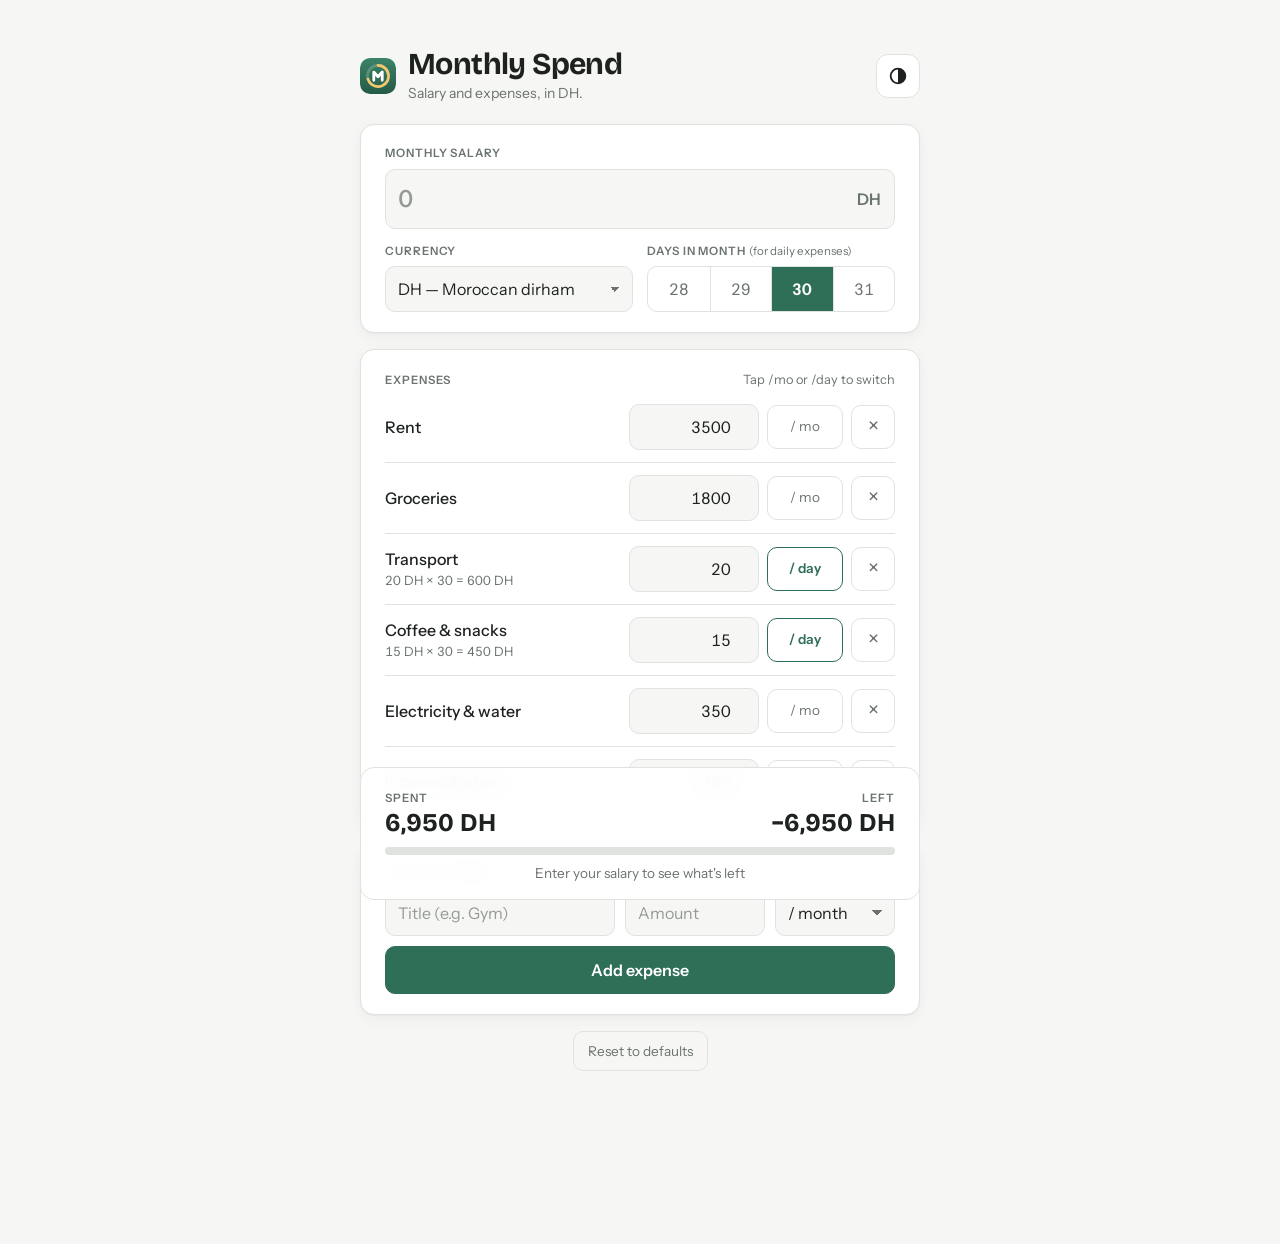
==== index.html @ bf5571be "Make Monthly Spend a mobile-friendly, installable PWA - Split into index.html, styles.css, app.js; f" ====
<!doctype html>
<html lang="en">
<head>
  <meta charset="utf-8">
  <meta name="viewport" content="width=device-width, initial-scale=1, viewport-fit=cover">
  <title>Monthly Spend</title>
  <meta name="description" content="Track your salary and monthly expenses, offline, on your phone.">
  <meta name="theme-color" content="#f6f7f5" id="themeColor">
  <meta name="mobile-web-app-capable" content="yes">
  <meta name="apple-mobile-web-app-capable" content="yes">
  <meta name="apple-mobile-web-app-title" content="Spend">
  <meta name="apple-mobile-web-app-status-bar-style" content="default">
  <link rel="manifest" href="manifest.webmanifest">
  <link rel="icon" href="icons/logo.svg" type="image/svg+xml">
  <link rel="icon" href="icons/favicon-32.png" sizes="32x32" type="image/png">
  <link rel="apple-touch-icon" href="icons/apple-touch-icon.png">
  <link rel="preconnect" href="https://fonts.googleapis.com">
  <link rel="preconnect" href="https://fonts.gstatic.com" crossorigin>
  <link rel="stylesheet" href="https://fonts.googleapis.com/css2?family=Bricolage+Grotesque:opsz,wght@12..96,500;12..96,700&family=Instrument+Sans:wght@400;500;600&display=swap">
  <link rel="stylesheet" href="styles.css">
  <script>
    // Apply the saved theme before first paint to avoid a flash
    try { const t = localStorage.getItem("monthly-spend-theme"); if (t === "light" || t === "dark") document.documentElement.dataset.theme = t; } catch (e) {}
  </script>
</head>
<body>
<main>
  <header class="top">
    <div class="brand">
      <img src="icons/logo.svg" alt="" width="36" height="36">
      <div>
        <h1>Monthly Spend</h1>
        <p class="sub" id="subtitle">Enter your salary and expenses.</p>
      </div>
    </div>
    <div class="tools">
      <button type="button" class="icon-btn install" id="install" hidden aria-label="Install app">
        <svg viewBox="0 0 24 24" aria-hidden="true"><path d="M12 3v12m0 0-5-5m5 5 5-5M5 21h14"/></svg>
      </button>
      <button type="button" class="icon-btn" id="theme" aria-label="Theme: system">
        <svg viewBox="0 0 24 24" aria-hidden="true" class="ic-auto"><circle cx="12" cy="12" r="8"/><path d="M12 4a8 8 0 0 1 0 16z" class="fill"/></svg>
        <svg viewBox="0 0 24 24" aria-hidden="true" class="ic-light"><circle cx="12" cy="12" r="4"/><path d="M12 2v2m0 16v2M4.9 4.9l1.4 1.4m11.4 11.4 1.4 1.4M2 12h2m16 0h2M4.9 19.1l1.4-1.4M17.7 6.3l1.4-1.4"/></svg>
        <svg viewBox="0 0 24 24" aria-hidden="true" class="ic-dark"><path d="M20 14.5A8 8 0 1 1 9.5 4a6.5 6.5 0 0 0 10.5 10.5z"/></svg>
      </button>
    </div>
  </header>

  <section class="card settings">
    <div class="field salary">
      <label class="cap" for="salary">Monthly salary</label>
      <div class="money">
        <input id="salary" type="number" min="0" step="any" inputmode="decimal" placeholder="0" autocomplete="off">
        <span class="unit" id="salaryUnit">DH</span>
      </div>
    </div>

    <div class="field">
      <label class="cap" for="currencySel">Currency</label>
      <div class="currency">
        <select id="currencySel">
          <option value="DH">DH — Moroccan dirham</option>
          <option value="$">$ — US dollar</option>
          <option value="€">€ — Euro</option>
          <option value="£">£ — British pound</option>
          <option value="CA$">CA$ — Canadian dollar</option>
          <option value="CHF">CHF — Swiss franc</option>
          <option value="¥">¥ — Yen / Yuan</option>
          <option value="₹">₹ — Indian rupee</option>
          <option value="SAR">SAR — Saudi riyal</option>
          <option value="AED">AED — UAE dirham</option>
          <option value="TND">TND — Tunisian dinar</option>
          <option value="DZD">DZD — Algerian dinar</option>
          <option value="other">Other — type your own…</option>
        </select>
        <input id="currencyOther" type="text" maxlength="6" placeholder="e.g. EGP" aria-label="Custom currency" autocomplete="off" hidden>
      </div>
    </div>

    <div class="field">
      <span class="cap" id="daysLabel">Days in month <span class="muted">(for daily expenses)</span></span>
      <div class="days" role="group" aria-labelledby="daysLabel" id="days">
        <button type="button" data-days="28">28</button>
        <button type="button" data-days="29">29</button>
        <button type="button" data-days="30">30</button>
        <button type="button" data-days="31">31</button>
      </div>
    </div>
  </section>

  <section class="card">
    <div class="card-head">
      <h2 class="cap">Expenses</h2>
      <span class="muted small">Tap /mo or /day to switch</span>
    </div>
    <div class="list" id="list"></div>
    <p class="empty muted" id="empty" hidden>No expenses yet. Add one below.</p>
  </section>

  <form class="card add" id="addForm" novalidate>
    <h2 class="cap">Add an expense</h2>
    <input id="newTitle" type="text" placeholder="Title (e.g. Gym)" maxlength="40" autocomplete="off" enterkeyhint="next">
    <input id="newAmt" type="number" min="0" step="any" inputmode="decimal" placeholder="Amount" enterkeyhint="done">
    <select id="newFreq" aria-label="Frequency"><option value="month">/ month</option><option value="day">/ day</option></select>
    <button type="submit" class="primary">Add expense</button>
    <p class="msg" id="msg" role="alert"></p>
  </form>

  <button class="reset" id="reset" type="button">Reset to defaults</button>

  <section class="summary" aria-live="polite">
    <div class="figures">
      <div class="fig"><span class="cap">Spent</span><b id="spent">0</b></div>
      <div class="fig" id="leftBox"><span class="cap">Left</span><b id="left">0</b></div>
    </div>
    <div class="bar" id="bar"><span id="fill"></span></div>
    <p class="pct" id="pct">0% of salary spent</p>
  </section>
</main>

<div class="toast" id="toast" hidden><span id="toastMsg"></span><button type="button" id="undo">Undo</button></div>

<script src="app.js"></script>
</body>
</html>
---- styles.css ----
/* Layout: one centered column of cards — header, settings, expense list, add form —
   with the spent/left summary pinned to the bottom of the screen. Mobile first. */
:root {
  --bg: #f6f7f5;
  --surface: #ffffff;
  --fg: #1d221f;
  --muted: #6b736e;
  --line: #dfe3e0;
  --accent: #2f6f57;
  --on-accent: #ffffff;
  --gold: #c99a2e;
  --warn: #b5482f;
  --shadow: 0 1px 2px rgb(0 0 0 / .04), 0 4px 16px rgb(0 0 0 / .04);
  --display: "Bricolage Grotesque", "Segoe UI", system-ui, sans-serif;
  --body: "Instrument Sans", "Segoe UI", system-ui, sans-serif;
  --radius: 14px;
  color-scheme: light;
}
@media (prefers-color-scheme: dark) {
  :root:not([data-theme="light"]) {
    --bg: #121614; --surface: #1b201d; --fg: #e8ece9; --muted: #98a19c;
    --line: #2d3430; --accent: #6fbf9c; --on-accent: #0f1311; --gold: #f2c66d; --warn: #e88a72;
    --shadow: none; color-scheme: dark;
  }
}
:root[data-theme="dark"] {
  --bg: #121614; --surface: #1b201d; --fg: #e8ece9; --muted: #98a19c;
  --line: #2d3430; --accent: #6fbf9c; --on-accent: #0f1311; --gold: #f2c66d; --warn: #e88a72;
  --shadow: none; color-scheme: dark;
}

*, *::before, *::after { box-sizing: border-box; }
[hidden] { display: none !important; }
html { -webkit-text-size-adjust: 100%; }
body {
  margin: 0;
  background: var(--bg); color: var(--fg);
  font-family: var(--body); font-size: 16px; line-height: 1.5;
  -webkit-tap-highlight-color: transparent;
  padding: max(16px, env(safe-area-inset-top)) max(16px, env(safe-area-inset-right)) 0 max(16px, env(safe-area-inset-left));
}
main { width: 100%; max-width: 560px; margin: 0 auto; display: flex; flex-direction: column; gap: 16px; }

h1 { font-family: var(--display); font-weight: 700; font-size: 1.5rem; line-height: 1.1; margin: 0; letter-spacing: -0.02em; }
h2 { margin: 0; }
.sub { color: var(--muted); margin: 2px 0 0; font-size: .875rem; }
.muted { color: var(--muted); }
.small { font-size: .8rem; }
.cap { font-size: .72rem; text-transform: uppercase; letter-spacing: .08em; color: var(--muted); font-weight: 600; }
.cap .muted { text-transform: none; letter-spacing: 0; font-weight: 400; }

/* Header */
.top { display: flex; align-items: center; justify-content: space-between; gap: 12px; padding: 8px 0 4px; }
.brand { display: flex; align-items: center; gap: 12px; min-width: 0; }
.brand img { flex: none; border-radius: 10px; }
.tools { display: flex; gap: 8px; flex: none; }
.icon-btn { width: 44px; height: 44px; display: grid; place-items: center; border-radius: 12px; background: var(--surface); }
.icon-btn svg { width: 22px; height: 22px; fill: none; stroke: currentColor; stroke-width: 2; stroke-linecap: round; stroke-linejoin: round; }
.icon-btn svg .fill { fill: currentColor; stroke: none; }
.icon-btn svg.ic-dark { fill: currentColor; stroke: none; }
#theme svg { display: none; }
#theme[data-mode="auto"] .ic-auto, #theme[data-mode="light"] .ic-light, #theme[data-mode="dark"] .ic-dark { display: block; }
.install { color: var(--accent); border-color: var(--accent); }

/* Cards */
.card {
  background: var(--surface); border: 1px solid var(--line); border-radius: var(--radius);
  box-shadow: var(--shadow); padding: 16px; display: flex; flex-direction: column; gap: 14px;
}
.card-head { display: flex; align-items: baseline; justify-content: space-between; gap: 8px; flex-wrap: wrap; }
.field { display: flex; flex-direction: column; gap: 6px; }

/* Controls (16px font keeps mobile browsers from zooming on focus) */
input, select, button { font: inherit; color: var(--fg); }
input, select {
  background: var(--bg); border: 1px solid var(--line); border-radius: 10px;
  padding: 10px 12px; width: 100%; min-height: 44px; font-size: 16px;
  font-variant-numeric: tabular-nums; min-width: 0;
}
select { appearance: none; -webkit-appearance: none; padding-right: 32px;
  background-image: linear-gradient(45deg, transparent 50%, var(--muted) 50%), linear-gradient(135deg, var(--muted) 50%, transparent 50%);
  background-position: calc(100% - 17px) 50%, calc(100% - 12px) 50%; background-size: 5px 5px; background-repeat: no-repeat; }
input::placeholder { color: var(--muted); opacity: .7; }
input:focus-visible, select:focus-visible, button:focus-visible { outline: 2px solid var(--accent); outline-offset: 2px; }
input.err { border-color: var(--warn); }
button { cursor: pointer; border-radius: 10px; border: 1px solid var(--line); background: transparent; touch-action: manipulation; }
button.primary { background: var(--accent); color: var(--on-accent); border-color: var(--accent); font-weight: 600; min-height: 48px; }
button.primary:active { filter: brightness(.95); }

.money { position: relative; }
.money input { font-family: var(--display); font-size: 1.6rem; font-weight: 500; padding-right: 72px; min-height: 56px; }
.money .unit { position: absolute; right: 14px; top: 50%; transform: translateY(-50%); color: var(--muted); font-weight: 600; pointer-events: none; max-width: 64px; overflow: hidden; text-overflow: ellipsis; white-space: nowrap; }

.currency { display: grid; grid-template-columns: 1fr; gap: 8px; }
.currency:has(#currencyOther:not([hidden])) { grid-template-columns: 1fr 120px; }

.days { display: grid; grid-template-columns: repeat(4, 1fr); border: 1px solid var(--line); border-radius: 10px; overflow: hidden; }
.days button { border: 0; border-radius: 0; min-height: 44px; color: var(--muted); font-variant-numeric: tabular-nums; }
.days button + button { border-left: 1px solid var(--line); }
.days button[aria-pressed="true"] { background: var(--accent); color: var(--on-accent); font-weight: 600; }

/* Expense rows: name on top, amount + frequency below on phones; one line on wider screens */
.list { display: flex; flex-direction: column; }
.row {
  display: grid; gap: 8px; align-items: center; padding: 12px 0;
  grid-template-columns: 1fr 76px 44px;
  grid-template-areas: "name name x" "amt freq freq";
}
.row + .row { border-top: 1px solid var(--line); }
.row:first-child { padding-top: 0; }
.row:last-child { padding-bottom: 0; }
.row .name { grid-area: name; min-width: 0; overflow-wrap: anywhere; font-weight: 500; }
.row .amt { grid-area: amt; text-align: right; }
.row .freq { grid-area: freq; }
.row .x { grid-area: x; }
.hint { display: block; font-size: .8rem; color: var(--muted); font-weight: 400; font-variant-numeric: tabular-nums; }
.tag { font-size: .68rem; color: var(--accent); margin-left: 6px; border: 1px solid currentColor; border-radius: 99px; padding: 0 6px; font-weight: 500; vertical-align: 1px; }
.freq { min-height: 44px; font-size: .85rem; color: var(--muted); }
.freq.on { color: var(--accent); border-color: var(--accent); font-weight: 600; }
.x { width: 44px; height: 44px; color: var(--muted); font-size: 1.3rem; line-height: 1; justify-self: end; }
.x:hover { color: var(--warn); border-color: var(--warn); }
.empty { margin: 0; text-align: center; }

.add { display: grid; grid-template-columns: 1fr 1fr; gap: 10px; }
.add h2, .add #newTitle, .add button, .add .msg { grid-column: 1 / -1; }
.msg { color: var(--warn); font-size: .85rem; margin: 0; }
.msg:empty { display: none; }

.reset { color: var(--muted); padding: 8px 14px; font-size: .85rem; align-self: center; min-height: 40px; }

/* Summary pinned to the bottom */
.summary {
  position: sticky; bottom: 0; z-index: 5;
  margin: 8px -16px 0; padding: 14px 16px calc(14px + env(safe-area-inset-bottom));
  background: color-mix(in srgb, var(--surface) 92%, transparent);
  -webkit-backdrop-filter: blur(12px); backdrop-filter: blur(12px);
  border-top: 1px solid var(--line);
  display: flex; flex-direction: column; gap: 8px;
}
.figures { display: flex; justify-content: space-between; gap: 16px; }
.fig { min-width: 0; }
.fig + .fig { text-align: right; }
.fig b { display: block; font-family: var(--display); font-size: 1.35rem; line-height: 1.2; font-weight: 700; font-variant-numeric: tabular-nums; overflow-wrap: anywhere; }
.neg b { color: var(--warn); }
.pos b { color: var(--accent); }
.bar { height: 8px; background: var(--line); border-radius: 99px; overflow: hidden; }
.bar span { display: block; height: 100%; background: var(--accent); width: 0; transition: width .3s, background-color .3s; }
.bar.high span { background: var(--gold); }
.bar.over span { background: var(--warn); }
.pct { margin: 0; color: var(--muted); font-size: .85rem; text-align: center; }

.toast {
  position: fixed; left: 50%; transform: translateX(-50%); z-index: 10;
  bottom: calc(130px + env(safe-area-inset-bottom));
  background: var(--fg); color: var(--bg); border-radius: 12px; padding: 6px 6px 6px 16px;
  display: flex; align-items: center; gap: 12px; max-width: calc(100% - 32px);
  box-shadow: 0 8px 24px rgb(0 0 0 / .2); font-size: .9rem;
}
.toast span { overflow: hidden; text-overflow: ellipsis; white-space: nowrap; }
.toast button { color: inherit; border-color: transparent; font-weight: 600; min-height: 40px; padding: 0 12px; flex: none; }

@media (min-width: 600px) {
  body { padding-top: 40px; }
  h1 { font-size: 1.9rem; }
  .card { padding: 20px 24px; }
  .settings { display: grid; grid-template-columns: 1fr 1fr; }
  .settings .salary { grid-column: 1 / -1; }
  .row { grid-template-columns: 1fr 130px 76px 44px; grid-template-areas: "name amt freq x"; }
  .add { grid-template-columns: 1fr 140px 120px; }
  .add #newTitle { grid-column: auto; }
  .summary { margin: 8px 0 16px; border: 1px solid var(--line); border-radius: var(--radius); padding: 16px 24px; }
  .fig b { font-size: 1.6rem; }
  .toast { bottom: 160px; }
}

@media (hover: hover) { .icon-btn:hover, .freq:hover, .reset:hover, .days button:hover:not([aria-pressed="true"]) { border-color: var(--accent); color: var(--accent); } }
@media (prefers-reduced-motion: reduce) { .bar span { transition: none; } }
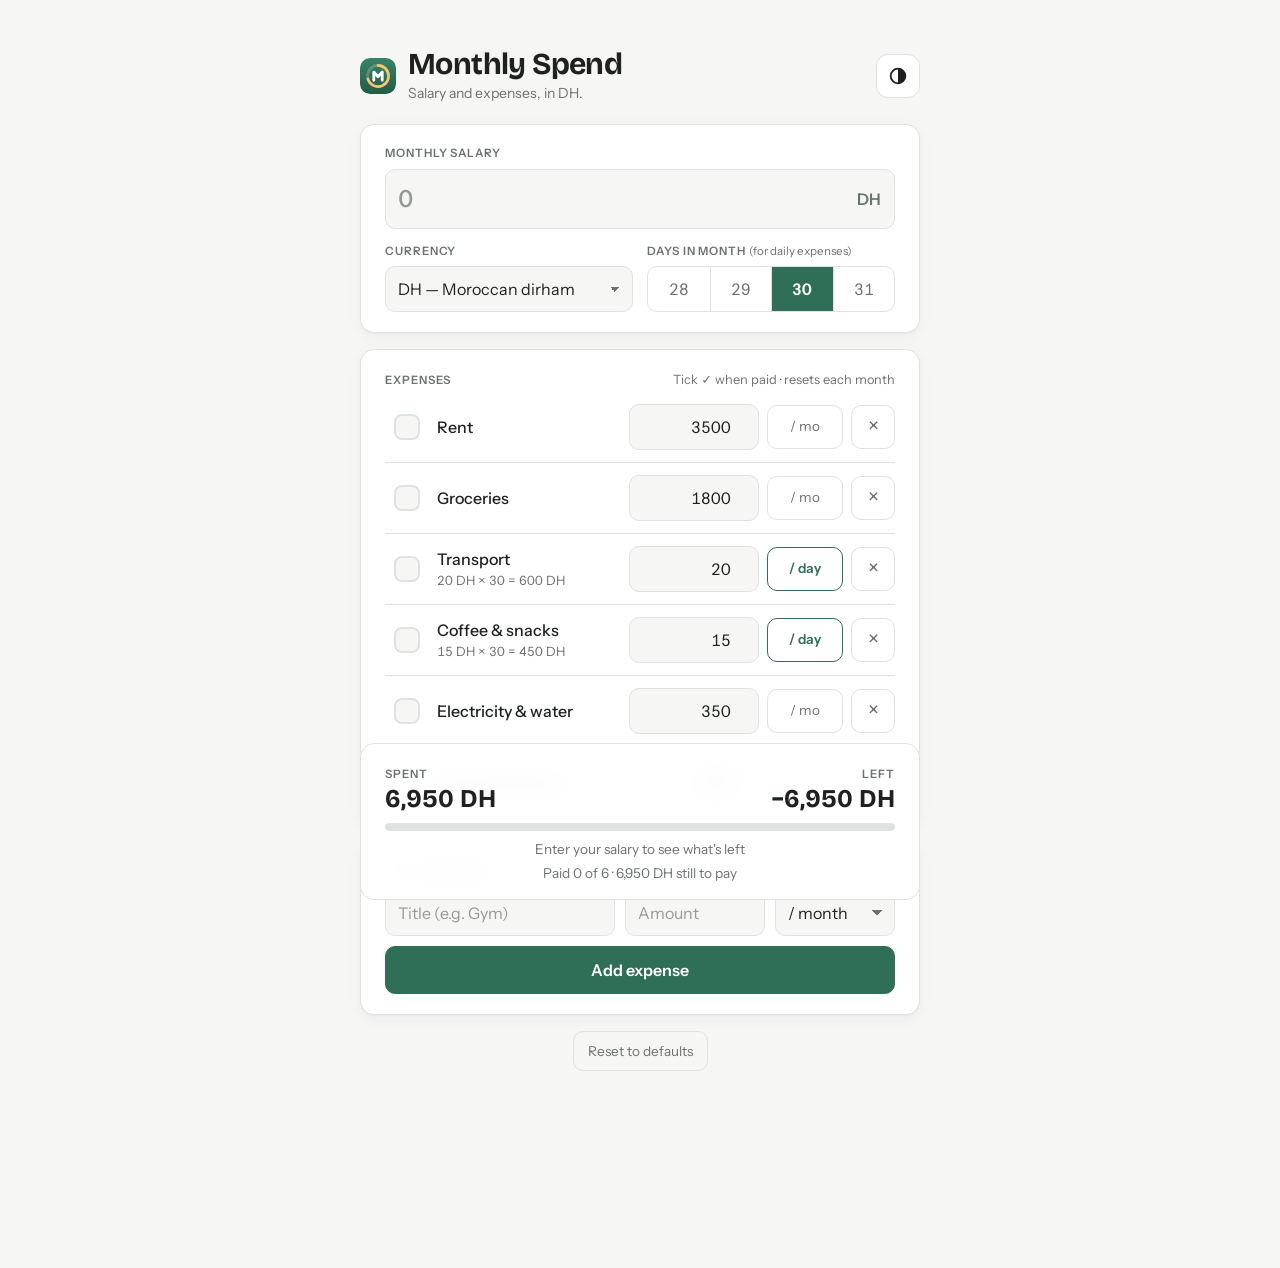
==== commit 6ef145fc: "Add paid checkbox per expense, reset every new month Each expense can be ticked as paid. The saved m" ====
--- a/index.html
+++ b/index.html
@@ -90,7 +90,7 @@
   <section class="card">
     <div class="card-head">
       <h2 class="cap">Expenses</h2>
-      <span class="muted small">Tap /mo or /day to switch</span>
+      <span class="muted small">Tick ✓ when paid · resets each month</span>
     </div>
     <div class="list" id="list"></div>
     <p class="empty muted" id="empty" hidden>No expenses yet. Add one below.</p>
@@ -114,6 +114,7 @@
     </div>
     <div class="bar" id="bar"><span id="fill"></span></div>
     <p class="pct" id="pct">0% of salary spent</p>
+    <p class="pct paid" id="paid"></p>
   </section>
 </main>
 
--- a/styles.css
+++ b/styles.css
@@ -103,8 +103,8 @@
 .list { display: flex; flex-direction: column; }
 .row {
   display: grid; gap: 8px; align-items: center; padding: 12px 0;
-  grid-template-columns: 1fr 76px 44px;
-  grid-template-areas: "name name x" "amt freq freq";
+  grid-template-columns: 44px 1fr 76px 44px;
+  grid-template-areas: "check name name x" "amt amt freq freq";
 }
 .row + .row { border-top: 1px solid var(--line); }
 .row:first-child { padding-top: 0; }
@@ -113,6 +113,17 @@
 .row .amt { grid-area: amt; text-align: right; }
 .row .freq { grid-area: freq; }
 .row .x { grid-area: x; }
+.check { grid-area: check; width: 44px; height: 44px; display: grid; place-items: center; cursor: pointer; }
+.check input {
+  appearance: none; -webkit-appearance: none; margin: 0; padding: 0; min-height: 0;
+  width: 26px; height: 26px; border: 2px solid var(--line); border-radius: 8px; background: var(--bg);
+  display: grid; place-items: center; cursor: pointer; transition: background-color .15s, border-color .15s;
+}
+.check input::after { content: ""; width: 7px; height: 13px; border: solid var(--on-accent); border-width: 0 3px 3px 0; transform: translateY(-2px) rotate(45deg) scale(0); transition: transform .15s; }
+.check input:checked { background: var(--accent); border-color: var(--accent); }
+.check input:checked::after { transform: translateY(-2px) rotate(45deg) scale(1); }
+.row.done .title { color: var(--muted); text-decoration: line-through; }
+.row.done .amt { color: var(--muted); }
 .hint { display: block; font-size: .8rem; color: var(--muted); font-weight: 400; font-variant-numeric: tabular-nums; }
 .tag { font-size: .68rem; color: var(--accent); margin-left: 6px; border: 1px solid currentColor; border-radius: 99px; padding: 0 6px; font-weight: 500; vertical-align: 1px; }
 .freq { min-height: 44px; font-size: .85rem; color: var(--muted); }
@@ -148,6 +159,8 @@
 .bar.high span { background: var(--gold); }
 .bar.over span { background: var(--warn); }
 .pct { margin: 0; color: var(--muted); font-size: .85rem; text-align: center; }
+.paid { margin-top: -4px; }
+.paid:empty { display: none; }
 
 .toast {
   position: fixed; left: 50%; transform: translateX(-50%); z-index: 10;
@@ -165,7 +178,7 @@
   .card { padding: 20px 24px; }
   .settings { display: grid; grid-template-columns: 1fr 1fr; }
   .settings .salary { grid-column: 1 / -1; }
-  .row { grid-template-columns: 1fr 130px 76px 44px; grid-template-areas: "name amt freq x"; }
+  .row { grid-template-columns: 44px 1fr 130px 76px 44px; grid-template-areas: "check name amt freq x"; }
   .add { grid-template-columns: 1fr 140px 120px; }
   .add #newTitle { grid-column: auto; }
   .summary { margin: 8px 0 16px; border: 1px solid var(--line); border-radius: var(--radius); padding: 16px 24px; }
@@ -174,4 +187,4 @@
 }
 
 @media (hover: hover) { .icon-btn:hover, .freq:hover, .reset:hover, .days button:hover:not([aria-pressed="true"]) { border-color: var(--accent); color: var(--accent); } }
-@media (prefers-reduced-motion: reduce) { .bar span { transition: none; } }
+@media (prefers-reduced-motion: reduce) { .bar span, .check input, .check input::after { transition: none; } }
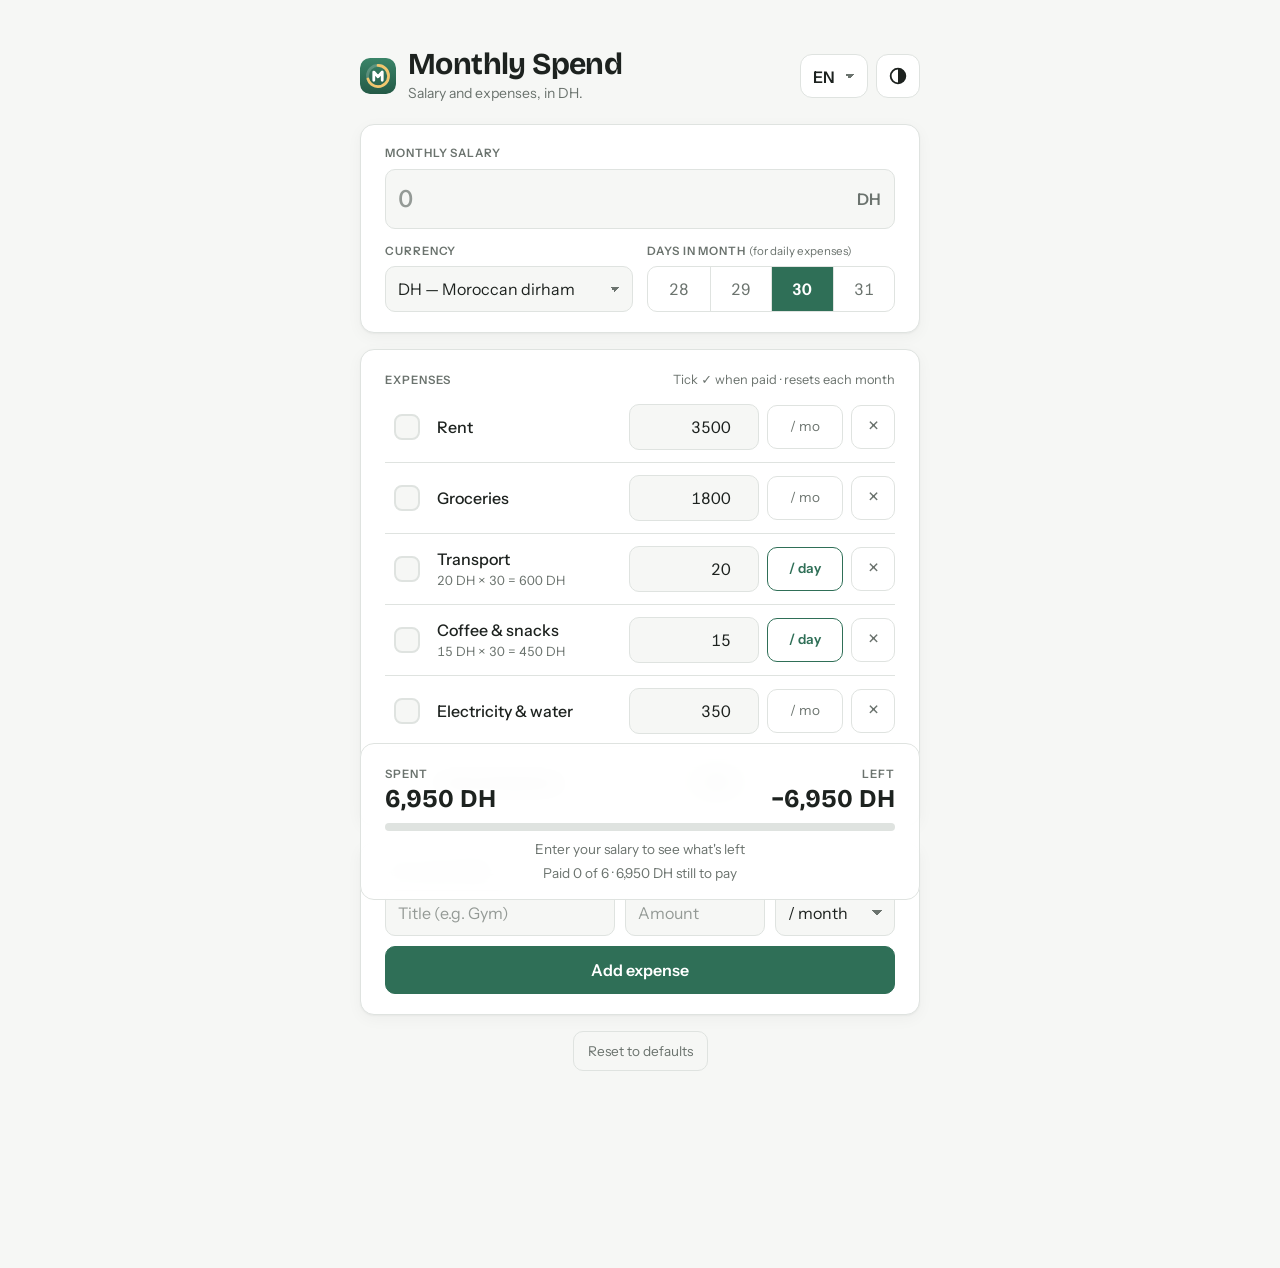
==== commit ff277183: "Add English, French and Arabic (RTL) translations Language picker in the header, English by default," ====
--- a/index.html
+++ b/index.html
@@ -16,11 +16,12 @@
   <link rel="apple-touch-icon" href="icons/apple-touch-icon.png">
   <link rel="preconnect" href="https://fonts.googleapis.com">
   <link rel="preconnect" href="https://fonts.gstatic.com" crossorigin>
-  <link rel="stylesheet" href="https://fonts.googleapis.com/css2?family=Bricolage+Grotesque:opsz,wght@12..96,500;12..96,700&family=Instrument+Sans:wght@400;500;600&display=swap">
+  <link rel="stylesheet" href="https://fonts.googleapis.com/css2?family=Bricolage+Grotesque:opsz,wght@12..96,500;12..96,700&family=Instrument+Sans:wght@400;500;600&family=Noto+Sans+Arabic:wght@400;500;600;700&display=swap">
   <link rel="stylesheet" href="styles.css">
   <script>
     // Apply the saved theme before first paint to avoid a flash
     try { const t = localStorage.getItem("monthly-spend-theme"); if (t === "light" || t === "dark") document.documentElement.dataset.theme = t; } catch (e) {}
+    try { const l = localStorage.getItem("monthly-spend-lang"); if (l === "fr" || l === "ar") { document.documentElement.lang = l; document.documentElement.dir = l === "ar" ? "rtl" : "ltr"; } } catch (e) {}
   </script>
 </head>
 <body>
@@ -29,12 +30,17 @@
     <div class="brand">
       <img src="icons/logo.svg" alt="" width="36" height="36">
       <div>
-        <h1>Monthly Spend</h1>
+        <h1 data-i18n="appTitle">Monthly Spend</h1>
         <p class="sub" id="subtitle">Enter your salary and expenses.</p>
       </div>
     </div>
     <div class="tools">
-      <button type="button" class="icon-btn install" id="install" hidden aria-label="Install app">
+      <select id="lang" class="lang" aria-label="Language">
+        <option value="en">EN</option>
+        <option value="fr">FR</option>
+        <option value="ar">ع</option>
+      </select>
+      <button type="button" class="icon-btn install" id="install" hidden aria-label="Install app" data-i18n-aria="install">
         <svg viewBox="0 0 24 24" aria-hidden="true"><path d="M12 3v12m0 0-5-5m5 5 5-5M5 21h14"/></svg>
       </button>
       <button type="button" class="icon-btn" id="theme" aria-label="Theme: system">
@@ -47,7 +53,7 @@
 
   <section class="card settings">
     <div class="field salary">
-      <label class="cap" for="salary">Monthly salary</label>
+      <label class="cap" for="salary" data-i18n="salary">Monthly salary</label>
       <div class="money">
         <input id="salary" type="number" min="0" step="any" inputmode="decimal" placeholder="0" autocomplete="off">
         <span class="unit" id="salaryUnit">DH</span>
@@ -55,7 +61,7 @@
     </div>
 
     <div class="field">
-      <label class="cap" for="currencySel">Currency</label>
+      <label class="cap" for="currencySel" data-i18n="currency">Currency</label>
       <div class="currency">
         <select id="currencySel">
           <option value="DH">DH — Moroccan dirham</option>
@@ -70,14 +76,14 @@
           <option value="AED">AED — UAE dirham</option>
           <option value="TND">TND — Tunisian dinar</option>
           <option value="DZD">DZD — Algerian dinar</option>
-          <option value="other">Other — type your own…</option>
+          <option value="other" data-i18n="other">Other — type your own…</option>
         </select>
-        <input id="currencyOther" type="text" maxlength="6" placeholder="e.g. EGP" aria-label="Custom currency" autocomplete="off" hidden>
+        <input id="currencyOther" type="text" maxlength="6" placeholder="e.g. EGP" aria-label="Custom currency" data-i18n-ph="customCurrencyPh" data-i18n-aria="customCurrency" autocomplete="off" hidden>
       </div>
     </div>
 
     <div class="field">
-      <span class="cap" id="daysLabel">Days in month <span class="muted">(for daily expenses)</span></span>
+      <span class="cap" id="daysLabel"><span data-i18n="days">Days in month</span> <span class="muted" data-i18n="daysHint">(for daily expenses)</span></span>
       <div class="days" role="group" aria-labelledby="daysLabel" id="days">
         <button type="button" data-days="28">28</button>
         <button type="button" data-days="29">29</button>
@@ -89,19 +95,19 @@
 
   <section class="card">
     <div class="card-head">
-      <h2 class="cap">Expenses</h2>
-      <span class="muted small">Tick ✓ when paid · resets each month</span>
+      <h2 class="cap" data-i18n="expenses">Expenses</h2>
+      <span class="muted small" data-i18n="expensesHint">Tick ✓ when paid · resets each month</span>
     </div>
     <div class="list" id="list"></div>
-    <p class="empty muted" id="empty" hidden>No expenses yet. Add one below.</p>
+    <p class="empty muted" id="empty" data-i18n="empty" hidden>No expenses yet. Add one below.</p>
   </section>
 
   <form class="card add" id="addForm" novalidate>
-    <h2 class="cap">Add an expense</h2>
-    <input id="newTitle" type="text" placeholder="Title (e.g. Gym)" maxlength="40" autocomplete="off" enterkeyhint="next">
-    <input id="newAmt" type="number" min="0" step="any" inputmode="decimal" placeholder="Amount" enterkeyhint="done">
-    <select id="newFreq" aria-label="Frequency"><option value="month">/ month</option><option value="day">/ day</option></select>
-    <button type="submit" class="primary">Add expense</button>
+    <h2 class="cap" data-i18n="addTitle">Add an expense</h2>
+    <input id="newTitle" type="text" placeholder="Title (e.g. Gym)" data-i18n-ph="titlePh" maxlength="40" autocomplete="off" enterkeyhint="next">
+    <input id="newAmt" type="number" min="0" step="any" inputmode="decimal" placeholder="Amount" data-i18n-ph="amountPh" enterkeyhint="done">
+    <select id="newFreq" aria-label="Frequency" data-i18n-aria="frequency"><option value="month" data-i18n="perMonthOpt">/ month</option><option value="day" data-i18n="perDayOpt">/ day</option></select>
+    <button type="submit" class="primary" data-i18n="addBtn">Add expense</button>
     <p class="msg" id="msg" role="alert"></p>
   </form>
 
@@ -109,8 +115,8 @@
 
   <section class="summary" aria-live="polite">
     <div class="figures">
-      <div class="fig"><span class="cap">Spent</span><b id="spent">0</b></div>
-      <div class="fig" id="leftBox"><span class="cap">Left</span><b id="left">0</b></div>
+      <div class="fig"><span class="cap" data-i18n="spent">Spent</span><b id="spent">0</b></div>
+      <div class="fig" id="leftBox"><span class="cap" data-i18n="left">Left</span><b id="left">0</b></div>
     </div>
     <div class="bar" id="bar"><span id="fill"></span></div>
     <p class="pct" id="pct">0% of salary spent</p>
@@ -118,8 +124,9 @@
   </section>
 </main>
 
-<div class="toast" id="toast" hidden><span id="toastMsg"></span><button type="button" id="undo">Undo</button></div>
+<div class="toast" id="toast" hidden><span id="toastMsg"></span><button type="button" id="undo" data-i18n="undo">Undo</button></div>
 
+<script src="i18n.js"></script>
 <script src="app.js"></script>
 </body>
 </html>
--- a/styles.css
+++ b/styles.css
@@ -11,8 +11,8 @@
   --gold: #c99a2e;
   --warn: #b5482f;
   --shadow: 0 1px 2px rgb(0 0 0 / .04), 0 4px 16px rgb(0 0 0 / .04);
-  --display: "Bricolage Grotesque", "Segoe UI", system-ui, sans-serif;
-  --body: "Instrument Sans", "Segoe UI", system-ui, sans-serif;
+  --display: "Bricolage Grotesque", "Noto Sans Arabic", "Segoe UI", system-ui, sans-serif;
+  --body: "Instrument Sans", "Noto Sans Arabic", "Segoe UI", system-ui, sans-serif;
   --radius: 14px;
   color-scheme: light;
 }
@@ -61,6 +61,13 @@
 #theme svg { display: none; }
 #theme[data-mode="auto"] .ic-auto, #theme[data-mode="light"] .ic-light, #theme[data-mode="dark"] .ic-dark { display: block; }
 .install { color: var(--accent); border-color: var(--accent); }
+.lang { width: auto; min-height: 44px; height: 44px; border-radius: 12px; background-color: var(--surface); font-weight: 600; padding-inline-start: 12px; }
+
+/* Right-to-left (Arabic) */
+[dir="rtl"] select { background-position: 12px 50%, 17px 50%; }
+[dir="rtl"] .cap { letter-spacing: 0; }
+[dir="rtl"] h1 { letter-spacing: 0; }
+[dir="rtl"] .toast { padding: 6px 16px 6px 6px; }
 
 /* Cards */
 .card {
@@ -77,7 +84,7 @@
   padding: 10px 12px; width: 100%; min-height: 44px; font-size: 16px;
   font-variant-numeric: tabular-nums; min-width: 0;
 }
-select { appearance: none; -webkit-appearance: none; padding-right: 32px;
+select { appearance: none; -webkit-appearance: none; padding-inline-end: 32px;
   background-image: linear-gradient(45deg, transparent 50%, var(--muted) 50%), linear-gradient(135deg, var(--muted) 50%, transparent 50%);
   background-position: calc(100% - 17px) 50%, calc(100% - 12px) 50%; background-size: 5px 5px; background-repeat: no-repeat; }
 input::placeholder { color: var(--muted); opacity: .7; }
@@ -88,15 +95,15 @@
 button.primary:active { filter: brightness(.95); }
 
 .money { position: relative; }
-.money input { font-family: var(--display); font-size: 1.6rem; font-weight: 500; padding-right: 72px; min-height: 56px; }
-.money .unit { position: absolute; right: 14px; top: 50%; transform: translateY(-50%); color: var(--muted); font-weight: 600; pointer-events: none; max-width: 64px; overflow: hidden; text-overflow: ellipsis; white-space: nowrap; }
+.money input { font-family: var(--display); font-size: 1.6rem; font-weight: 500; padding-inline-end: 72px; min-height: 56px; }
+.money .unit { position: absolute; inset-inline-end: 14px; top: 50%; transform: translateY(-50%); color: var(--muted); font-weight: 600; pointer-events: none; max-width: 64px; overflow: hidden; text-overflow: ellipsis; white-space: nowrap; }
 
 .currency { display: grid; grid-template-columns: 1fr; gap: 8px; }
 .currency:has(#currencyOther:not([hidden])) { grid-template-columns: 1fr 120px; }
 
 .days { display: grid; grid-template-columns: repeat(4, 1fr); border: 1px solid var(--line); border-radius: 10px; overflow: hidden; }
 .days button { border: 0; border-radius: 0; min-height: 44px; color: var(--muted); font-variant-numeric: tabular-nums; }
-.days button + button { border-left: 1px solid var(--line); }
+.days button + button { border-inline-start: 1px solid var(--line); }
 .days button[aria-pressed="true"] { background: var(--accent); color: var(--on-accent); font-weight: 600; }
 
 /* Expense rows: name on top, amount + frequency below on phones; one line on wider screens */
@@ -110,7 +117,7 @@
 .row:first-child { padding-top: 0; }
 .row:last-child { padding-bottom: 0; }
 .row .name { grid-area: name; min-width: 0; overflow-wrap: anywhere; font-weight: 500; }
-.row .amt { grid-area: amt; text-align: right; }
+.row .amt { grid-area: amt; text-align: end; }
 .row .freq { grid-area: freq; }
 .row .x { grid-area: x; }
 .check { grid-area: check; width: 44px; height: 44px; display: grid; place-items: center; cursor: pointer; }
@@ -125,11 +132,10 @@
 .row.done .title { color: var(--muted); text-decoration: line-through; }
 .row.done .amt { color: var(--muted); }
 .hint { display: block; font-size: .8rem; color: var(--muted); font-weight: 400; font-variant-numeric: tabular-nums; }
-.tag { font-size: .68rem; color: var(--accent); margin-left: 6px; border: 1px solid currentColor; border-radius: 99px; padding: 0 6px; font-weight: 500; vertical-align: 1px; }
+.tag { font-size: .68rem; color: var(--accent); margin-inline-start: 6px; border: 1px solid currentColor; border-radius: 99px; padding: 0 6px; font-weight: 500; vertical-align: 1px; }
 .freq { min-height: 44px; font-size: .85rem; color: var(--muted); }
 .freq.on { color: var(--accent); border-color: var(--accent); font-weight: 600; }
 .x { width: 44px; height: 44px; color: var(--muted); font-size: 1.3rem; line-height: 1; justify-self: end; }
-.x:hover { color: var(--warn); border-color: var(--warn); }
 .empty { margin: 0; text-align: center; }
 
 .add { display: grid; grid-template-columns: 1fr 1fr; gap: 10px; }
@@ -150,7 +156,7 @@
 }
 .figures { display: flex; justify-content: space-between; gap: 16px; }
 .fig { min-width: 0; }
-.fig + .fig { text-align: right; }
+.fig + .fig { text-align: end; }
 .fig b { display: block; font-family: var(--display); font-size: 1.35rem; line-height: 1.2; font-weight: 700; font-variant-numeric: tabular-nums; overflow-wrap: anywhere; }
 .neg b { color: var(--warn); }
 .pos b { color: var(--accent); }
@@ -186,5 +192,5 @@
   .toast { bottom: 160px; }
 }
 
-@media (hover: hover) { .icon-btn:hover, .freq:hover, .reset:hover, .days button:hover:not([aria-pressed="true"]) { border-color: var(--accent); color: var(--accent); } }
+@media (hover: hover) { .x:hover { color: var(--warn); border-color: var(--warn); } .icon-btn:hover, .freq:hover, .reset:hover, .days button:hover:not([aria-pressed="true"]) { border-color: var(--accent); color: var(--accent); } }
 @media (prefers-reduced-motion: reduce) { .bar span, .check input, .check input::after { transition: none; } }
